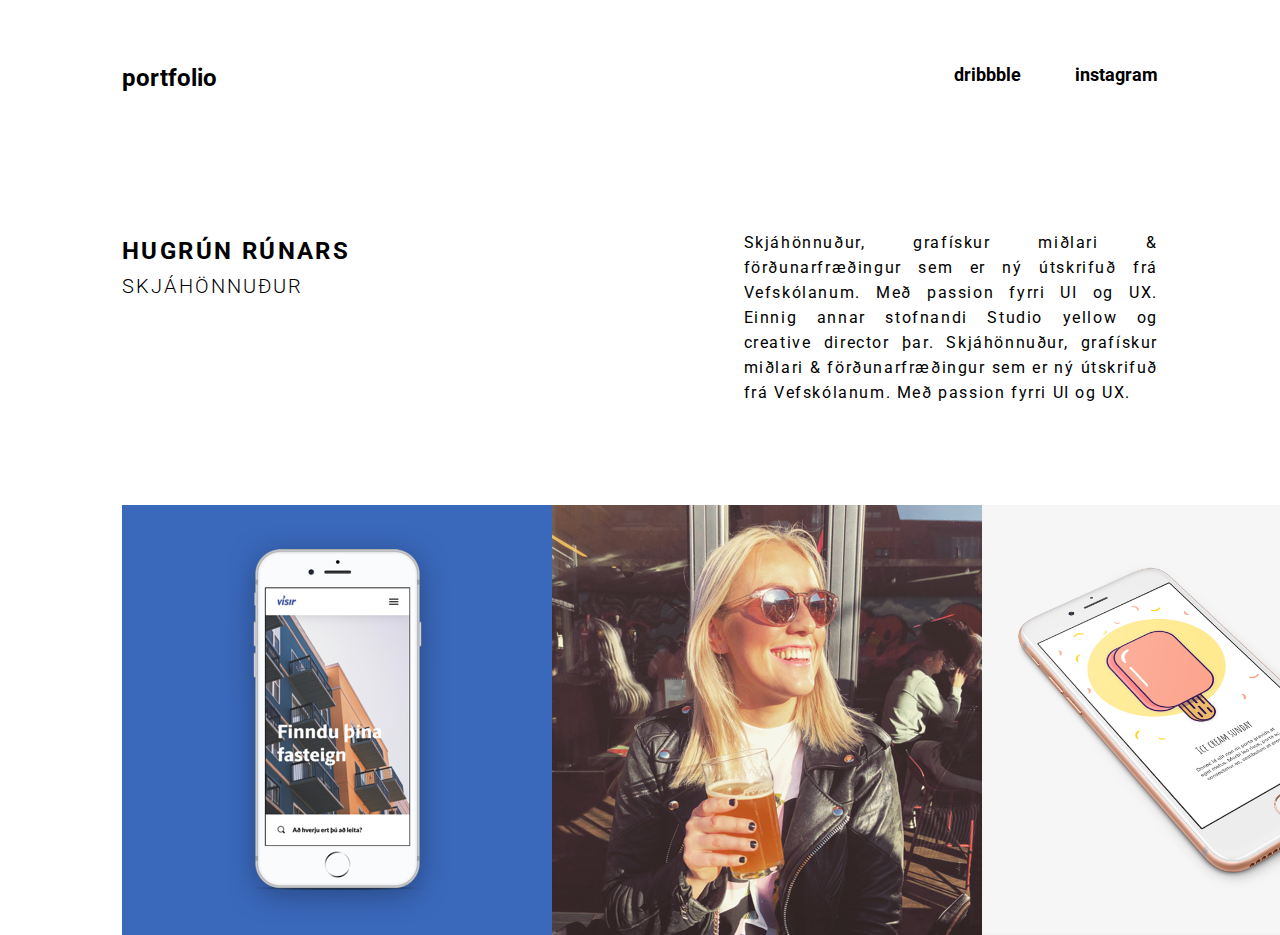
==== index.html @ 2e582fef "Add files via upload" ====
<!DOCTYPE html>
<html>
  <head>
    <meta charset="utf-8">
    <title>Rúnarsdóttir portfolio</title>
    <link rel="stylesheet" href="css/styles.css">
    <link rel="stylesheet" href="css/reset.css">
    <meta name="viewport" content="width=device-width,initial-scale=1">

  </head>
  <body>
      <div class="container">
        <div class="nav">
            <div class="heading">
                <a href="index.html">portfolio</a>
            </div>
            <div class="social-media">
               <a href="https://dribbble.com/hugrunrunars" target="_blank"> <span style="margin-right: 50px">dribbble</span></a>
                <a href="https://www.instagram.com/hello.studioyellow/" target="_blank">instagram</a>
            </div>
        </div>

            <div class="intro">
                <div class="me">
                    <h1>Hugrún Rúnars</h1>
                    <h2 class="job">skjáhönnuður</h2>
                </div>

                <div class="social-media-mobile">
                    <a href="https://dribbble.com/hugrunrunars" target="_blank"> <span style="margin-right: 30px">dribbble</span></a>
                    <a href="https://www.instagram.com/hello.studioyellow/" target="_blank"><span style="margin-right: 30px">instagram</span></a>
                    <a href="about.html" target="_blank">about</a>
                 </div>

                <div class="about">
                    <p>Skjáhönnuður, grafískur miðlari & förðunarfræðingur sem er ný útskrifuð frá Vefskólanum. Með passion fyrri UI og UX. Einnig annar stofnandi Studio yellow og creative director þar. Skjáhönnuður, grafískur miðlari & förðunarfræðingur sem er ný útskrifuð frá Vefskólanum. Með passion fyrri UI og UX.</p>
                </div>
            </div>
        </div> 
        <div class="projects-container overflow">
            <div class="projects">

                <!-- Fasteignir - Skills Iceland  -->
                <div class="project">
                    <img src="images/real_estate.png" alt="Fasteignasíða visir.is, gerð fyrir Íslandsmót iðngreina, mobile">
                    <div class="middle">
                        <div class="hover-text">Hugrún Rúnars</div>
                    </div>
                </div>

                <!-- Kynning á mér -->
                <div class="project">
                    <img src="images/hugrun_runars.jpg" alt="Hugrún Rúnarsdóttir">
                    <div class="middle">
                        <div class="hover-text">Hugrún Rúnars</div>
                    </div>
                </div>

                <!-- Ice cream illustration -->
                <div class="project">
                    <img src="images/ice_cream.png" alt="Íspinna illustration, mobile">
                    <div class="middle">
                        <div class="hover-text">Hugrún Rúnars</div>
                    </div>
                </div>

                <!-- Blog orange -->
                <div class="project">
                    <img src="images/blog.png" alt="Lífstíls blogg, mobile">
                    <div class="middle">
                        <div class="hover-text">Hugrún Rúnars</div>
                    </div>
                </div>

                <!-- Barnafataverslunin -->
                <div class="project">
                    <img src="images/baby_clothes.png" alt="Barnafata verslun, desktop">
                    <div class="middle">
                        <div class="hover-text">Hugrún Rúnars</div>
                    </div>
                </div>

                <!-- Plöntu concept búðin -->
                <div class="project">
                    <img src="images/plant_shop.png" alt="Concept store, mobile">
                    <div class="middle">
                        <div class="hover-text">Hugrún Rúnars</div>
                    </div>
                </div>

                <!--  Sign in/sign up plöntu -->
                <div class="project">
                    <img src="images/plant_signin.png" alt="Sign in og sign up fyrir plöntu app, mobile">
                    <div class="middle">
                        <div class="hover-text">Hugrún Rúnars</div>
                    </div>
                </div>

                <!--  Interior búð gul -->
                <!-- <div class="project">
                    <img src="images/interior.png" alt="Interior verslun, desktop">
                    <div class="middle">
                        <div class="hover-text">Hugrún Rúnars</div>
                    </div>
                </div> -->
            
            </div>
        </div>
  </body>
</html>
---- css/styles.css ----
@import url("https://fonts.googleapis.com/css?family=Roboto:300,400,700,900");
body {
  width: 100vw;
  height: 100vh;
}

a {
  color: #000;
}

.container {
  margin: 0px 122px 100px 122px;
  position: relative;
  top: 0;
}

.nav {
  display: flex;
  justify-content: space-between;
  font-family: "Roboto", sans-serif;
  margin-bottom: 140px;
  padding-top: 66px;
}

.heading {
  font-weight: bold;
  font-size: 24px;
  color: #000;
}

.social-media {
  font-weight: bold;
  font-size: 18px;
  color: #000;
}
.social-media a:hover {
  color: tomato;
}

.social-media-mobile {
  display: none;
}

.intro {
  display: flex;
  align-items: flex-start;
  justify-content: space-between;
  font-family: "Roboto", sans-serif;
}

.about {
  width: 40%;
  font-family: "Roboto", sans-serif;
  line-height: 25px;
  letter-spacing: 0.1em;
  text-align: justify;
}

.about-mobile {
  width: 100%;
  font-family: "Roboto", sans-serif;
  line-height: 25px;
  letter-spacing: 0.1em;
}

.me {
  font-weight: bold;
  font-size: 24px;
  color: #000000;
  font-family: "Roboto", sans-serif;
  text-transform: uppercase;
  line-height: 42px;
  letter-spacing: 0.1em;
}
.me .job {
  font-weight: 300;
  font-size: 20px;
  line-height: 29px;
  letter-spacing: 0.1em;
  text-transform: uppercase;
}

.projects-container {
  flex: 1;
  display: flex;
}

.overflow {
  overflow: auto;
  scroll-behavior: smooth;
}

.projects {
  position: relative;
  bottom: 0;
  left: 122px;
  min-height: min-content;
  display: flex;
}

.project {
  height: 430px;
  width: 430px;
  background-color: rgba(0, 0, 0, 0.6);
  z-index: 2;
}
.project .middle {
  opacity: 0;
  position: absolute;
  top: 50%;
  left: 50%;
  transform: translate(-50%, -50%);
  -ms-transform: translate(-50%, -50%);
  text-align: center;
}
.project .middle:hover {
  opacity: 1;
}
.project .middle:hover .hover-text {
  font-weight: bold;
  font-size: 24px;
  text-align: center;
  letter-spacing: 0.1em;
  color: #fff;
}
.project img {
  opacity: 1;
  display: block;
  width: 100%;
  height: auto;
  backface-visibility: hidden;
}
.project img:hover {
  opacity: 0.3;
}

/* On screens that are 992px or less, set the background color to blue */
@media screen and (max-width: 980px) {
  .intro {
    flex-direction: column;
  }
  .intro .about {
    margin-top: 100px;
  }

  .overflow {
    overflow: hidden;
  }

  .projects {
    flex-direction: column;
  }

  .project {
    flex-direction: column;
  }

  .about {
    width: 100%;
  }
}
@media screen and (max-width: 660px) {
  .container {
    margin: 0 20% 0 20%;
  }

  .projects {
    left: 100px;
  }

  .project {
    width: 100%;
    height: 100%;
  }

  .intro {
    margin-bottom: 100px;
  }
}
@media screen and (max-width: 600px) {
  .container {
    margin: 0 75px 0 75px;
  }

  .projects {
    left: 75px;
  }

  .social-media {
    display: none;
  }

  .social-media-mobile {
    font-weight: bold;
    font-size: 18px;
    color: #000;
    display: block;
    margin-top: 290px;
  }

  .social-media-mobile-about {
    font-weight: bold;
    font-size: 18px;
    color: #000;
    display: block;
    margin-top: 138px;
  }

  .about {
    display: none;
  }

  .nav {
    margin-bottom: 235px;
  }
}
@media screen and (max-width: 460px) {
  .container {
    margin: 0px 45px 0px 45px;
  }

  .projects-container {
    margin-top: 60px;
  }

  .projects {
    left: 45px;
    width: 100%;
  }

  .social-media-mobile {
    margin-top: 78%;
  }
}
@media screen and (max-width: 357px) {
  .container {
    margin: 0px 0px 0px 45px;
  }

  .social-media-mobile {
    margin-top: 45%;
  }
}

/*# sourceMappingURL=styles.css.map */
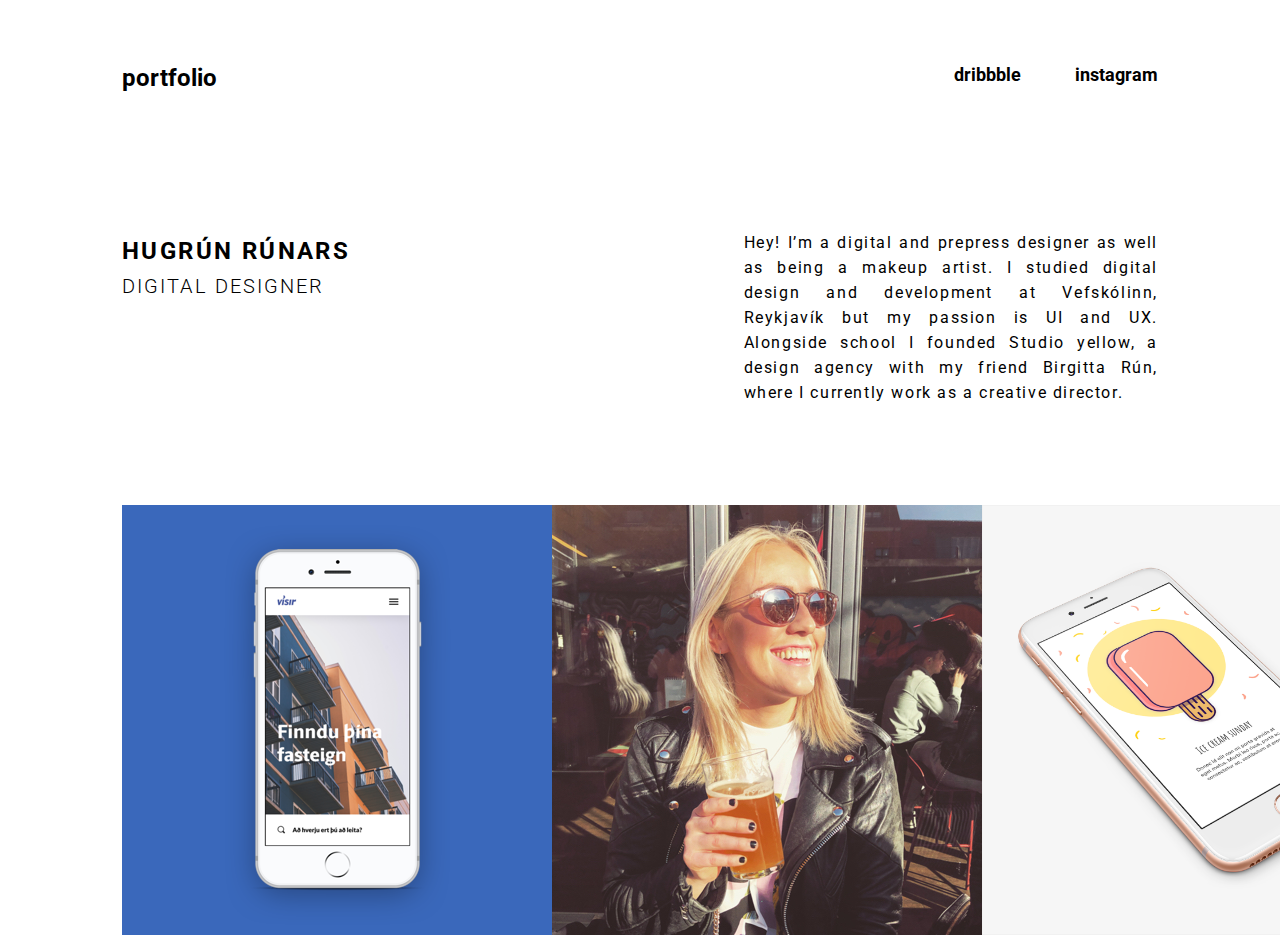
==== commit 56ee9a61: "7 may update" ====
--- a/index.html
+++ b/index.html
@@ -15,25 +15,29 @@
                 <a href="index.html">portfolio</a>
             </div>
             <div class="social-media">
-               <a href="https://dribbble.com/hugrunrunars" target="_blank"> <span style="margin-right: 50px">dribbble</span></a>
-                <a href="https://www.instagram.com/hello.studioyellow/" target="_blank">instagram</a>
+               <a href="https://dribbble.com/hugrunrunars" target="_blank" rel="noopener noreferrer"
+               > <span style="margin-right: 50px">dribbble</span></a>
+                <a href="https://www.instagram.com/hello.studioyellow/" target="_blank" rel="noopener noreferrer"
+                >instagram</a>
             </div>
         </div>
 
-            <div class="intro">
-                <div class="me">
-                    <h1>Hugrún Rúnars</h1>
-                    <h2 class="job">skjáhönnuður</h2>
-                </div>
+        <div class="intro">
+            <div class="me">
+                <h1>Hugrún Rúnars</h1>
+                <h2 class="job">DIGITAL DESIGNER</h2>
+            </div>
 
-                <div class="social-media-mobile">
-                    <a href="https://dribbble.com/hugrunrunars" target="_blank"> <span style="margin-right: 30px">dribbble</span></a>
-                    <a href="https://www.instagram.com/hello.studioyellow/" target="_blank"><span style="margin-right: 30px">instagram</span></a>
-                    <a href="about.html" target="_blank">about</a>
-                 </div>
+            <div class="social-media-mobile">
+                <a href="https://dribbble.com/hugrunrunars" target="_blank" rel="noopener noreferrer"
+                > <span style="margin-right: 30px">dribbble</span></a>
+                <a href="https://www.instagram.com/hello.studioyellow/" target="_blank" rel="noopener noreferrer"
+                ><span style="margin-right: 30px">instagram</span></a>
+                <a href="about.html">about</a>
+            </div>
 
                 <div class="about">
-                    <p>Skjáhönnuður, grafískur miðlari & förðunarfræðingur sem er ný útskrifuð frá Vefskólanum. Með passion fyrri UI og UX. Einnig annar stofnandi Studio yellow og creative director þar. Skjáhönnuður, grafískur miðlari & förðunarfræðingur sem er ný útskrifuð frá Vefskólanum. Með passion fyrri UI og UX.</p>
+                    <p>Hey! I’m a digital and prepress designer as well as being a makeup artist. I studied digital design and development at Vefskólinn, Reykjavík but my passion is UI and UX. Alongside school I founded Studio yellow, a design agency with my friend Birgitta Rún, where I currently work as a creative director.</p>
                 </div>
             </div>
         </div> 
@@ -41,69 +45,80 @@
             <div class="projects">
 
                 <!-- Fasteignir - Skills Iceland  -->
-                <div class="project">
-                    <img src="images/real_estate.png" alt="Fasteignasíða visir.is, gerð fyrir Íslandsmót iðngreina, mobile">
-                    <div class="middle">
-                        <div class="hover-text">Hugrún Rúnars</div>
+                <a href="https://dribbble.com/shots/6367070-Skills-Iceland-competition" target="_blank" rel="noopener noreferrer">
+                    <div class="project">
+                        <img class="img" src="images/real_estate.png" alt="Fasteignasíða visir.is, gerð fyrir Íslandsmót iðngreina, mobile">
+                        <div class="middle">
+                            <div class="hover-text">Skills Iceland 2019</div>
+                        </div>  
                     </div>
-                </div>
+                </a>
 
                 <!-- Kynning á mér -->
-                <div class="project">
-                    <img src="images/hugrun_runars.jpg" alt="Hugrún Rúnarsdóttir">
-                    <div class="middle">
-                        <div class="hover-text">Hugrún Rúnars</div>
+                <a href="https://www.instagram.com/hugrunrunars" target="_blank" rel="noopener noreferrer">
+                    <div class="project">
+                        <img class="img" src="images/hugrun_runars.jpg" alt="Hugrún Rúnarsdóttir">
+                        <div class="middle">
+                            <div class="hover-text">Hugrún Rúnarsdóttir</div>
+                        </div>
                     </div>
-                </div>
+                </a>
 
                 <!-- Ice cream illustration -->
-                <div class="project">
-                    <img src="images/ice_cream.png" alt="Íspinna illustration, mobile">
-                    <div class="middle">
-                        <div class="hover-text">Hugrún Rúnars</div>
+                <a href="https://dribbble.com/shots/6367006-Ice-cream-illustration" target="_blank" rel="noopener noreferrer">
+                    <div class="project">
+                        <img class="img" src="images/ice_cream.png" alt="Íspinna illustration, mobile">
+                        <div class="middle">
+                            <div class="hover-text">Illustration</div>
+                        </div>
                     </div>
-                </div>
+                </a>
 
                 <!-- Blog orange -->
-                <div class="project">
-                    <img src="images/blog.png" alt="Lífstíls blogg, mobile">
-                    <div class="middle">
-                        <div class="hover-text">Hugrún Rúnars</div>
+                <a href="https://dribbble.com/shots/5272387-Lifestyle-blog" target="_blank" rel="noopener noreferrer">
+                    <div class="project">
+                        <img class="img" src="images/blog.png" alt="Lífstíls blogg, mobile">
+                        <div class="middle">
+                            <div class="hover-text">Lifestyle blog</div>
+                        </div>
                     </div>
-                </div>
+                </a>
 
                 <!-- Barnafataverslunin -->
-                <div class="project">
-                    <img src="images/baby_clothes.png" alt="Barnafata verslun, desktop">
-                    <div class="middle">
-                        <div class="hover-text">Hugrún Rúnars</div>
+                <a href="https://dribbble.com/shots/5272408-Shop-online" target="_blank" rel="noopener noreferrer">
+                    <div class="project">
+                        <img class="img" src="images/baby_clothes.png" alt="Barnafata verslun, desktop">
+                        <div class="middle">
+                            <div class="hover-text">Baby cloth store</div>
+                        </div>
                     </div>
-                </div>
+                </a>
+
+                <!-- bílasölu appið -->
+                <a href="https://dribbble.com/shots/6409964-Car-sales-app" target="_blank" rel="noopener noreferrer">
+                    <div class="project">
+                        <img class="img" src="images/carapp_2.png" alt="Bílasölu app, frá a - ö, mobile">
+                        <div class="middle">
+                            <div class="hover-text">Car sale app</div>
+                        </div>
+                    </div>
+                </a>
 
                 <!-- Plöntu concept búðin -->
                 <div class="project">
-                    <img src="images/plant_shop.png" alt="Concept store, mobile">
+                    <img class="img" src="images/plant_shop.png" alt="Concept store, mobile">
                     <div class="middle">
-                        <div class="hover-text">Hugrún Rúnars</div>
+                        <div class="hover-text">Concept store</div>
                     </div>
                 </div>
-
+              
                 <!--  Sign in/sign up plöntu -->
                 <div class="project">
-                    <img src="images/plant_signin.png" alt="Sign in og sign up fyrir plöntu app, mobile">
+                    <img class="img" src="images/plant_signin.png" alt="Sign in og sign up fyrir plöntu app, mobile">
                     <div class="middle">
-                        <div class="hover-text">Hugrún Rúnars</div>
+                        <div class="hover-text">Sign in & sign up</div>
                     </div>
                 </div>
-
-                <!--  Interior búð gul -->
-                <!-- <div class="project">
-                    <img src="images/interior.png" alt="Interior verslun, desktop">
-                    <div class="middle">
-                        <div class="hover-text">Hugrún Rúnars</div>
-                    </div>
-                </div> -->
-            
             </div>
         </div>
   </body>
--- a/css/styles.css
+++ b/css/styles.css
@@ -34,7 +34,7 @@
   color: #000;
 }
 .social-media a:hover {
-  color: tomato;
+  color: #FFB29A;
 }
 
 .social-media-mobile {
@@ -101,10 +101,17 @@
 .project {
   height: 430px;
   width: 430px;
-  background-color: rgba(0, 0, 0, 0.6);
-  z-index: 2;
+  background-color: black;
+  position: relative;
+}
+.project:hover .img {
+  opacity: 0.3;
+}
+.project:hover .middle {
+  opacity: 1;
 }
 .project .middle {
+  transition: 0.5s ease;
   opacity: 0;
   position: absolute;
   top: 50%;
@@ -112,26 +119,26 @@
   transform: translate(-50%, -50%);
   -ms-transform: translate(-50%, -50%);
   text-align: center;
-}
-.project .middle:hover {
-  opacity: 1;
-}
-.project .middle:hover .hover-text {
-  font-weight: bold;
-  font-size: 24px;
+  width: 80%;
+}
+.project .middle .hover-text {
+  font-family: "Roboto", sans-serif;
+  line-height: 150%;
+  font-size: 18px;
   text-align: center;
   letter-spacing: 0.1em;
   color: #fff;
+  text-transform: uppercase;
+  letter-spacing: 0.1em;
+  font-weight: 300;
 }
 .project img {
   opacity: 1;
   display: block;
   width: 100%;
   height: auto;
+  transition: 0.5s ease;
   backface-visibility: hidden;
-}
-.project img:hover {
-  opacity: 0.3;
 }
 
 /* On screens that are 992px or less, set the background color to blue */
@@ -162,19 +169,27 @@
 @media screen and (max-width: 660px) {
   .container {
     margin: 0 20% 0 20%;
+    display: flex;
+    flex-direction: column;
+    justify-content: space-between;
+    height: 100vh;
+  }
+
+  .intro {
+    display: flex;
+    flex-direction: column;
+    justify-content: space-between;
+    height: 55%;
   }
 
   .projects {
     left: 100px;
+    margin-top: 100px;
   }
 
   .project {
     width: 100%;
     height: 100%;
-  }
-
-  .intro {
-    margin-bottom: 100px;
   }
 }
 @media screen and (max-width: 600px) {
@@ -195,7 +210,7 @@
     font-size: 18px;
     color: #000;
     display: block;
-    margin-top: 290px;
+    margin-bottom: 40px;
   }
 
   .social-media-mobile-about {
@@ -204,15 +219,12 @@
     color: #000;
     display: block;
     margin-top: 138px;
+    margin-bottom: 40px;
   }
 
   .about {
     display: none;
   }
-
-  .nav {
-    margin-bottom: 235px;
-  }
 }
 @media screen and (max-width: 460px) {
   .container {
@@ -227,19 +239,11 @@
     left: 45px;
     width: 100%;
   }
-
-  .social-media-mobile {
-    margin-top: 78%;
-  }
 }
 @media screen and (max-width: 357px) {
   .container {
     margin: 0px 0px 0px 45px;
   }
-
-  .social-media-mobile {
-    margin-top: 45%;
-  }
 }
 
 /*# sourceMappingURL=styles.css.map */
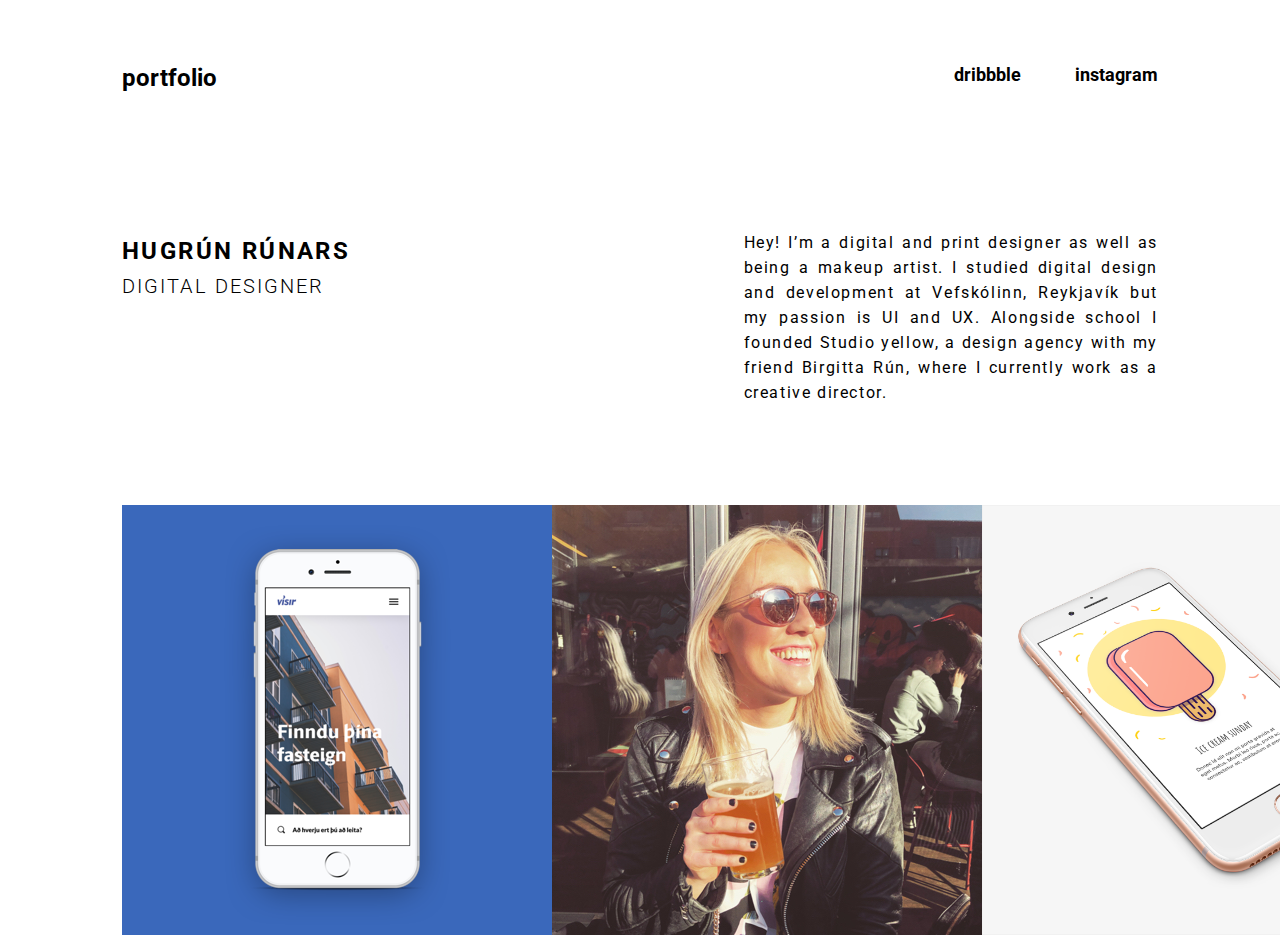
==== commit b28fc9da: "Text changes desktop" ====
--- a/index.html
+++ b/index.html
@@ -37,7 +37,7 @@
             </div>
 
                 <div class="about">
-                    <p>Hey! I’m a digital and prepress designer as well as being a makeup artist. I studied digital design and development at Vefskólinn, Reykjavík but my passion is UI and UX. Alongside school I founded Studio yellow, a design agency with my friend Birgitta Rún, where I currently work as a creative director.</p>
+                    <p>Hey! I’m a digital and print designer as well as being a makeup artist. I studied digital design and development at Vefskólinn, Reykjavík but my passion is UI and UX. Alongside school I founded Studio yellow, a design agency with my friend Birgitta Rún, where I currently work as a creative director.</p>
                 </div>
             </div>
         </div> 
--- a/css/styles.css
+++ b/css/styles.css
@@ -184,7 +184,6 @@
 
   .projects {
     left: 100px;
-    margin-top: 100px;
   }
 
   .project {
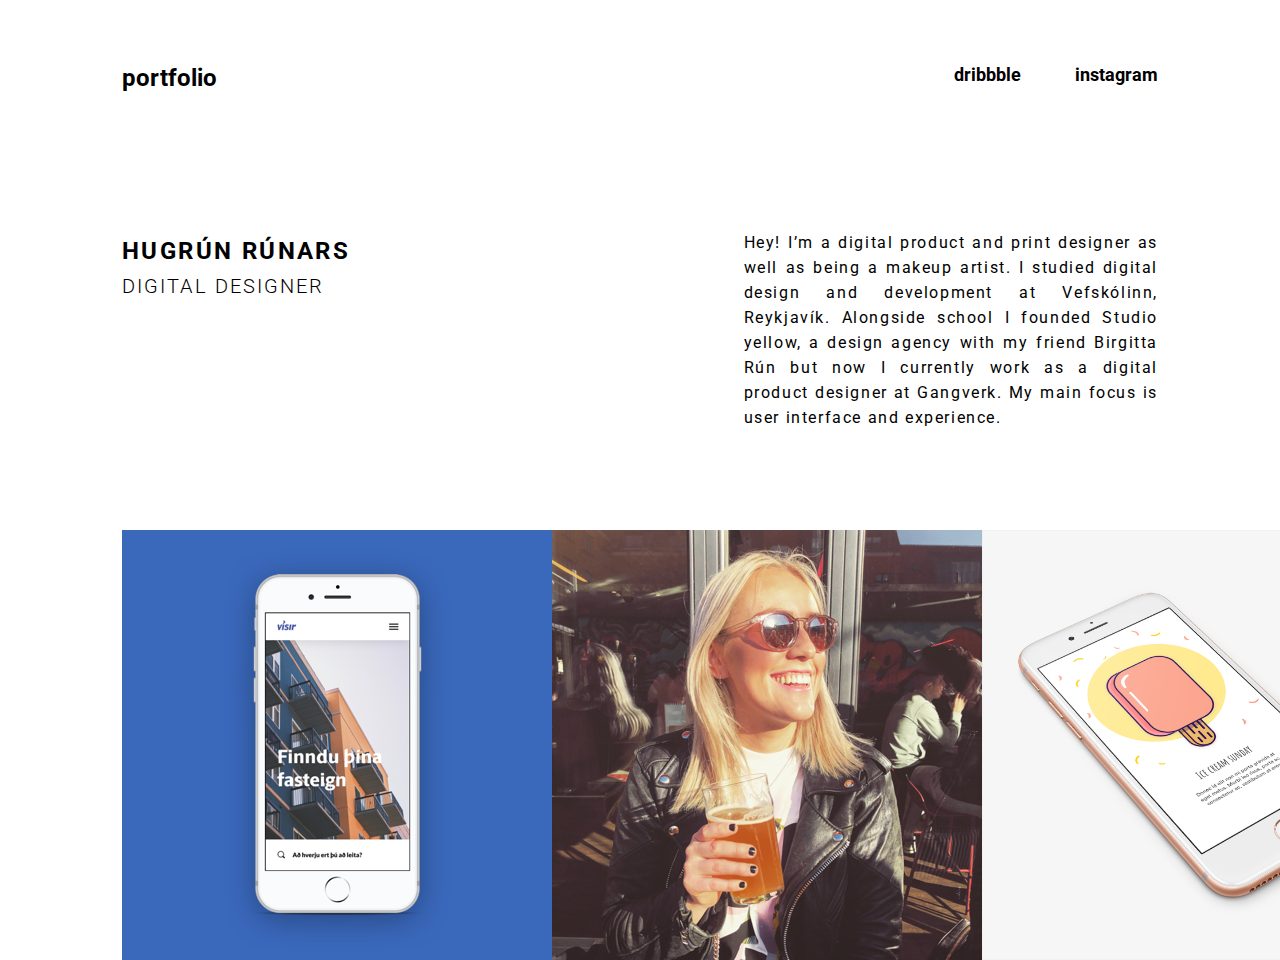
==== commit de8237e8: "About me text change" ====
--- a/index.html
+++ b/index.html
@@ -37,7 +37,7 @@
             </div>
 
                 <div class="about">
-                    <p>Hey! I’m a digital and print designer as well as being a makeup artist. I studied digital design and development at Vefskólinn, Reykjavík but my passion is UI and UX. Alongside school I founded Studio yellow, a design agency with my friend Birgitta Rún, where I currently work as a creative director.</p>
+                    <p>Hey! I’m a digital product and print designer as well as being a makeup artist. I studied digital design and development at Vefskólinn, Reykjavík. Alongside school I founded Studio yellow, a design agency with my friend Birgitta Rún but now I currently work as a digital product designer at Gangverk.  My main focus is user interface and experience. </p>
                 </div>
             </div>
         </div> 
